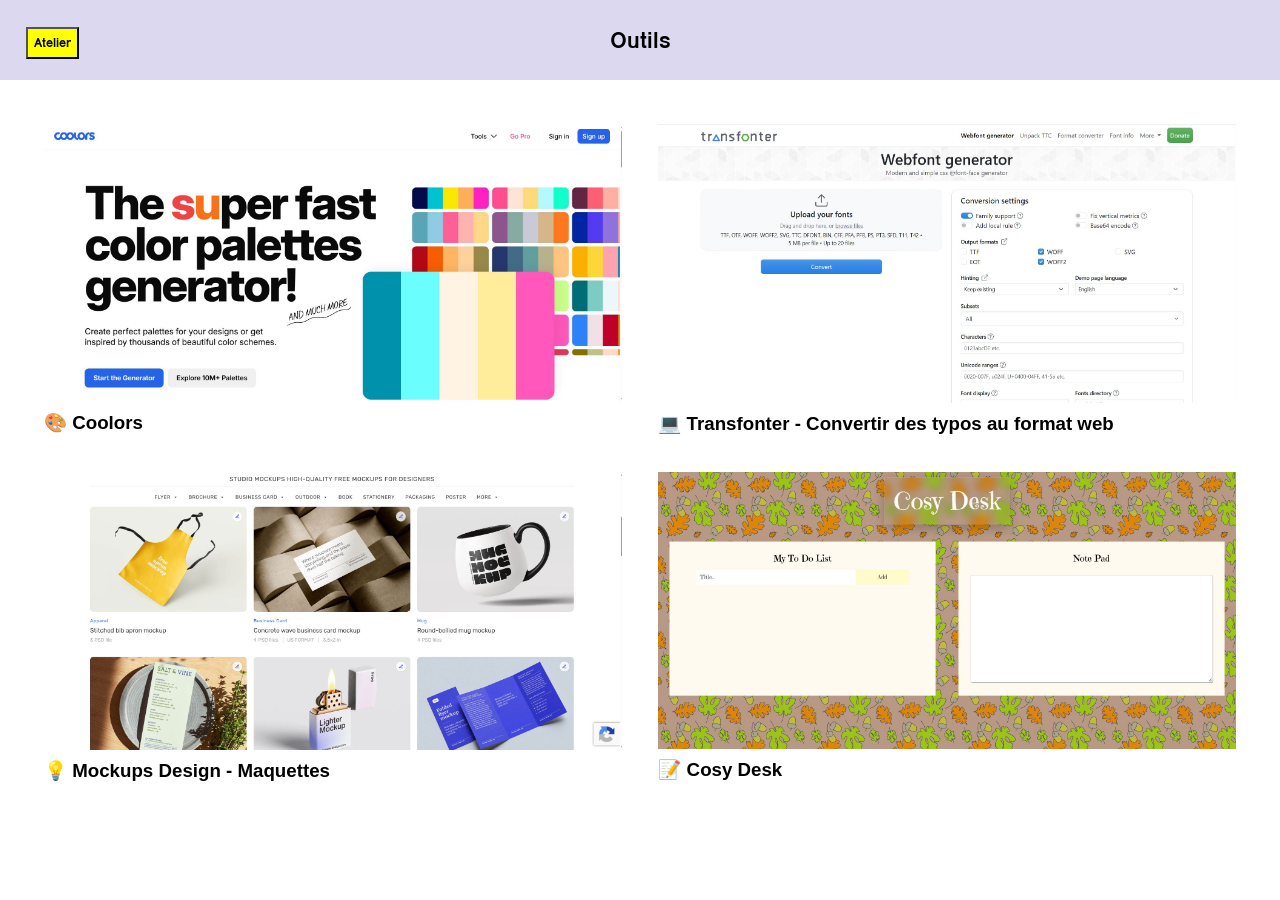
==== docs/outils.html @ b05d2e13 "Initial commit" ====
<!DOCTYPE HTML>
<html>
	<head>

		<!-- type de document, encodage des caractères -->
		<meta http-equiv="content-type" content="text/html; charset=utf-8">

		<!-- empêcher le référencement -->
		<meta name="robots" content="noindex, nofollow, noarchive" />

		<!-- pour les mobiles -->
		<meta name="viewport" content="width=device-width, user-scalable=yes, initial-scale=1.0" />

		<!-- titre affiché dans l'onglet du navigateur et sur les moteurs de recherche -->
		<title>Atelier | Outils</title>
		<link rel="icon" href="images/emoji.png" type="image/png">

		<!-- texte de description affiché par les moteurs de recherche -->
		<meta name="description" content="">

		<link rel="stylesheet" href="css/style.css">

		<!-- liens vers les fichiers et librairies JavaScript -->
		<script src="js/jquery-3.7.1.min.js"></script>
		<script src="js/script.js"></script>
	</head>

	<body class="body_outils">

		<a id="top"></a>

		<header>
			<button><a href="index.html">Atelier</a></button>
			<h2>Outils</h2>
		</header>

		<main>

			<section class="outils-grille">
				<a href="https://coolors.co/">
					<article class="references">
						<img class="img-references" src="images/coolors.JPG">
							<div>
								<h3 class="titre-references">&#127912 Coolors</h3>
								<h3 class="lien-references"></h3>
							</div>
					</article>
				</a>

				<a href="https://transfonter.org/">
					<article class="references">
						<img class="img-references" src="images/transfonter.JPG">
							<div>
								<h3 class="titre-references">&#128187 Transfonter - Convertir des typos au format web</h3>
								<h3 class="lien-references"></h3>
							</div>
					</article>
				</a>

				<a href="https://mockups-design.com/">
					<article class="references">
						<img class="img-references" src="images/mockup.JPG">
							<div>
								<h3 class="titre-references">&#128161 Mockups Design - Maquettes</h3>
								<h3 class="lien-references"></h3>
							</div>
					</article>
				</a>

				<a href="https://purple-star-create.github.io/Cosy-Desk/" target="_blank">
					<article class="references">
						<img class="img-references" src="images/cosy_desk.JPG">
							<div>
								<h3 class="titre-references">&#128221 Cosy Desk</h3>
								<h3 class="lien-references"></h3>
							</div>
					</article>
				</a>

			</section>

		</main>

		<footer>
		</footer>
		
	</body>
</html>
---- docs/css/style.css ----
/* ----------------------------- */
/* Reset CSS
/* ----------------------------- */

@charset "UTF-8";
html {
  /* on s'arrange pour que 1rem soit égal à 10px */
  font-size: 62.5%;
  /* IE9-IE11 */
  font-size: calc(1em * 0.625);
}

/* la suite du reset permet d'enlever les marges par défaut créées par les navigateurs */
/* et de donner un comportement plus intuitif aux principaux éléments */

html {
  box-sizing: border-box;
}
*,
*:before,
*:after {
  box-sizing: inherit;
}
html, body, div, span, applet, object, iframe,
h1, h2, h3, h4, h5, h6, p, blockquote, pre,
a, abbr, acronym, address, big, cite, code,
del, dfn, em, img, ins, kbd, q, s, samp,
small, strike, strong, sub, sup, tt, var,
b, u, i, center,
dl, dt, dd, ol, ul, li,
fieldset, form, label, legend,
table, caption, tbody, tfoot, thead, tr, th, td,
article, aside, canvas, details, embed, 
figure, figcaption, footer, header, hgroup, 
menu, nav, output, ruby, section, summary,
time, mark, audio, video {
  margin: 0;
  padding: 0;
  border: 0;
  vertical-align: baseline;
}
article, aside, details, figcaption, figure, 
footer, header, hgroup, menu, nav, section {
  display: block;
}
ol, ul, menu {
  list-style: none;
}
blockquote, q {
  quotes: none;
}
blockquote:before, blockquote:after,
q:before, q:after {
  content: '';
  content: none;
}
table {
  border-collapse: collapse;
  border-spacing: 0;
}
img{
  max-width: 100%;
  height: auto;
}
a{
  color: inherit;
  text-decoration: none;
}
h1, h2, h3, h4, h5{
  font-weight: normal;
}
*[role='button']{
	cursor: pointer;
	user-select: none;
}

/* ----------------------------- */
/* Typo
/* ----------------------------- */

@font-face {
    font-family: 'Karrik-Regular';
    src: url('../fonts/Karrik-Regular.woff') format('woff');
    font-weight: normal;
    font-style: normal;
    font-display: swap;
}

@font-face {
    font-family: 'AlphaMackAOE';
    src: url('../fonts/AlphaMackAOE.woff') format('woff');
    font-weight: normal;
    font-style: normal;
    font-display: swap;
}

/* ----------------------------- */
/* Couleurs
/* ----------------------------- */

:root{
  --couleur1: #F94144; /* rouge */
  --couleur2: #F3722C; /* darkorange */
  --couleur3: #F8961E; /* lightorange */
  --couleur4: #F9844A; /* pinkorange */
  --couleur5: #F9C74F; /* jaune */
  --couleur6: #90BE6D; /* vert */
  --couleur7: #43AA8B; /* turquoise */
  --couleur8: #4D908E; /* lightblue*/
  --couleur9: #577590; /* bleuviolet */
  --couleur10: #277DA1; /* darkblue */
}


/* Typos */ 

.intro-accueil h1{
  color: var(--couleur1);
}

h2{
  text-align: center;
  font-family: 'Karrik-Regular';
}

body{
	font-family: 'Helvetica', Arial, sans-serif;
	font-size: 1.6rem;
	line-height: 1.2;
}

.intro-accueil h1{
  font-family: 'Karrik-Regular';
  font-size: 700%;
}

.intro-accueil p{
  font-family: 'Helvetica';
  font-size: 100%;
}


/* ----------------------------- */
/* PAGE ACCUEIL
/* ----------------------------- */

header{
  position: sticky;
  top: 0px;
  padding-top: 2%;
  padding-bottom: 2%;
  background-color: #DBD8F0;
}

button{
  position: fixed;
  top: 3%;
  left: 2%;
  background-color: yellow;
  padding: 0.5%;
  font-family: 'Karrik-Regular';
}

.intro-accueil{
  display: flex;
  flex-direction: column;
  position: absolute;
  z-index: 1;
  margin-top: 3%;
  margin-left: 3%;
  background-color: white;
  max-width: 25vw; 
}

li{
  margin-bottom: 4%;
  padding: 0.7em;
  border-radius: 1em;
  font-size: 2rem;
}

.fond{
  z-index: -1;
  height: 100vh;
  position: absolute;
  right: 0%;
}

.menu_atelier{
  margin-top: 35%;
}

/* COULEURS BOUTON ACCUEIL */

.refs{
  background-color: var(--couleur3);
}

.outils{
  background-color: var(--couleur2);
}

.tutos{
  background-color: var(--couleur10);
}

.fonderies{
  background-color: var(--couleur1);
}

.sitotheque{
  background-color: var(--couleur6);
}

/* PAGE BIBLIO ARTISTES */

.references-body{
  background-image: url("../images/references_bg.webp");
  background-size: 100px;
}

.eyes_gif{
  position: absolute;
  right: 10%;
  top: 5%;
  width: 7%;
}

.references-grille{
  display: grid;
  grid-template-columns: 1fr 1fr 1fr 1fr 1fr;
  margin: 2%;
}

.references{
  margin: 3%;
  background-color: white;
  padding: 5%;
}

.img-references{
  margin-bottom: 1%;
}

.titre-references{
  font-weight: bold;
}

.lien-references{
  font-size: 75%;
  color: var(--couleur7);
  text-decoration: underline;
}


/* PAGE OUTILS */

.outils-grille{
  display: grid;
  grid-template-columns: 1fr 1fr ;
  margin: 2%;
}

.outils-grille .references{
  padding: 0%;  
}

/* PAGE FONDERIES TYPOS*/

.fonderies_liens{
  display: block;
  margin: 2%;
  padding: 1%;
  border: solid;
  border-color: black;
  background-color: white;
  
}

.fonderies-body{
  background-color: rgba(165, 242, 135, 0.8);
}

.duck_gif{
  position: absolute;
  right: 10%;
  bottom: 10%;
  width: 15%;
}
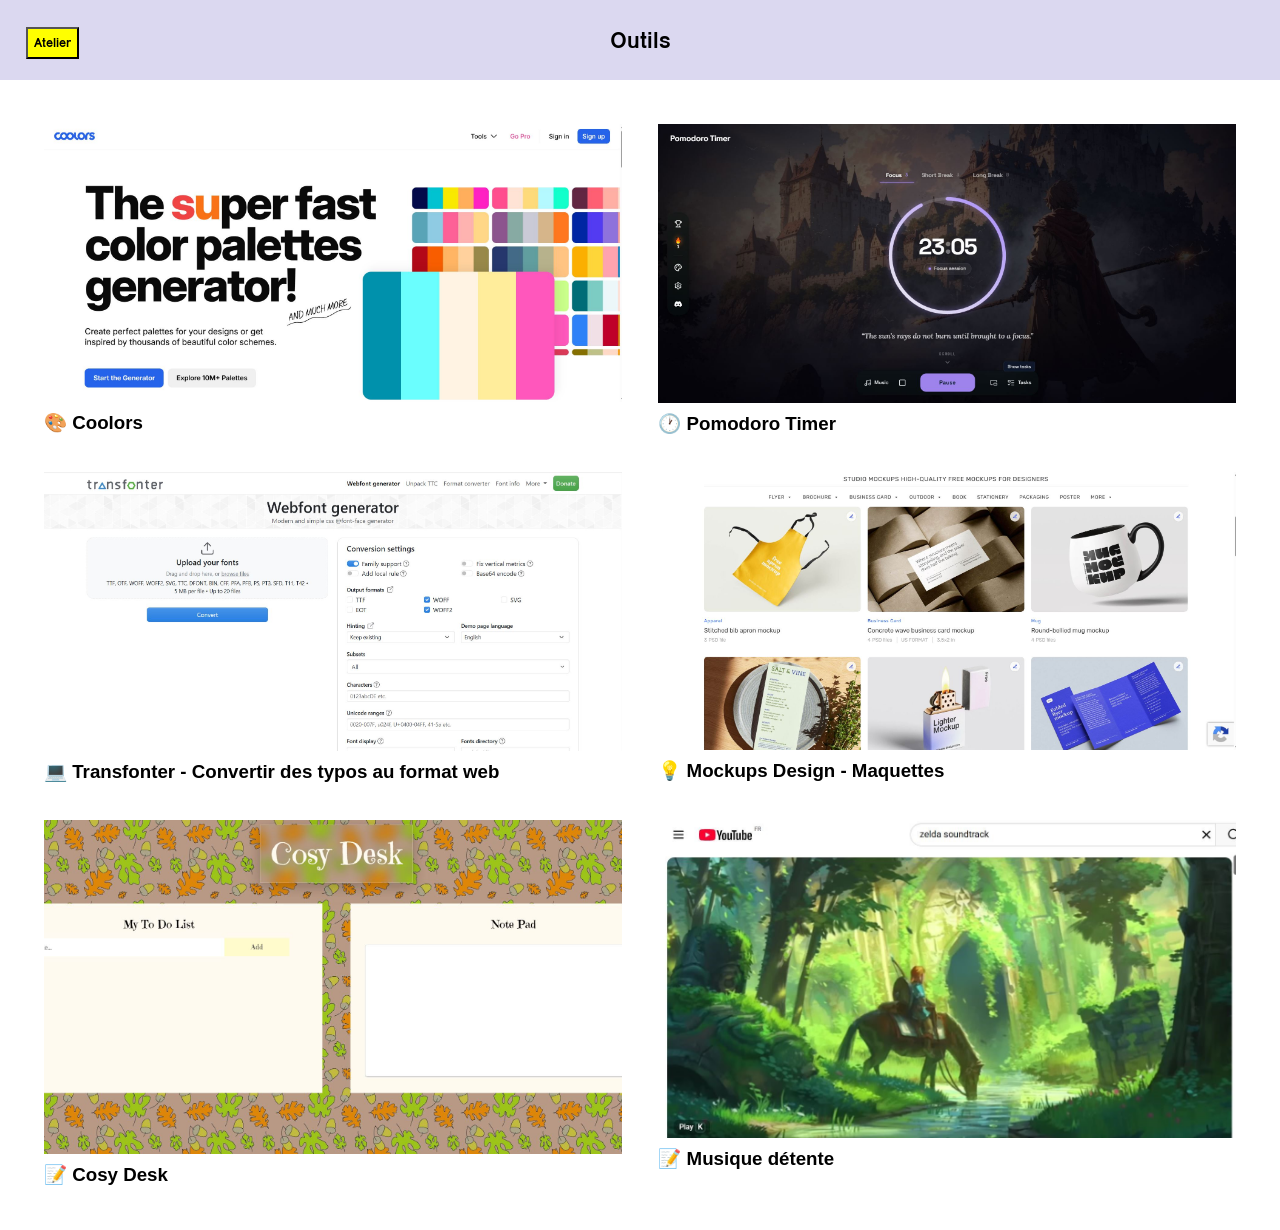
==== commit 80315f66: "Outils Page Added "Pomodoro" & "Musique Détente"" ====
--- a/docs/outils.html
+++ b/docs/outils.html
@@ -47,6 +47,16 @@
 					</article>
 				</a>
 
+				<a href="https://pomodorotimer.online/">
+					<article class="references">
+						<img class="img-references" src="images/pomodoro.JPG">
+							<div>
+								<h3 class="titre-references">&#128336 Pomodoro Timer</h3>
+								<h3 class="lien-references"></h3>
+							</div>
+					</article>
+				</a>
+
 				<a href="https://transfonter.org/">
 					<article class="references">
 						<img class="img-references" src="images/transfonter.JPG">
@@ -77,6 +87,16 @@
 					</article>
 				</a>
 
+				<a href="https://www.youtube.com/watch?v=FrfJcgeYMN4&list=RDFrfJcgeYMN4&start_radio=1" target="_blank">
+					<article class="references">
+						<img class="img-references" src="images/zelda.JPG">
+							<div>
+								<h3 class="titre-references">&#128221 Musique détente</h3>
+								<h3 class="lien-references"></h3>
+							</div>
+					</article>
+				</a>
+
 			</section>
 
 		</main>
